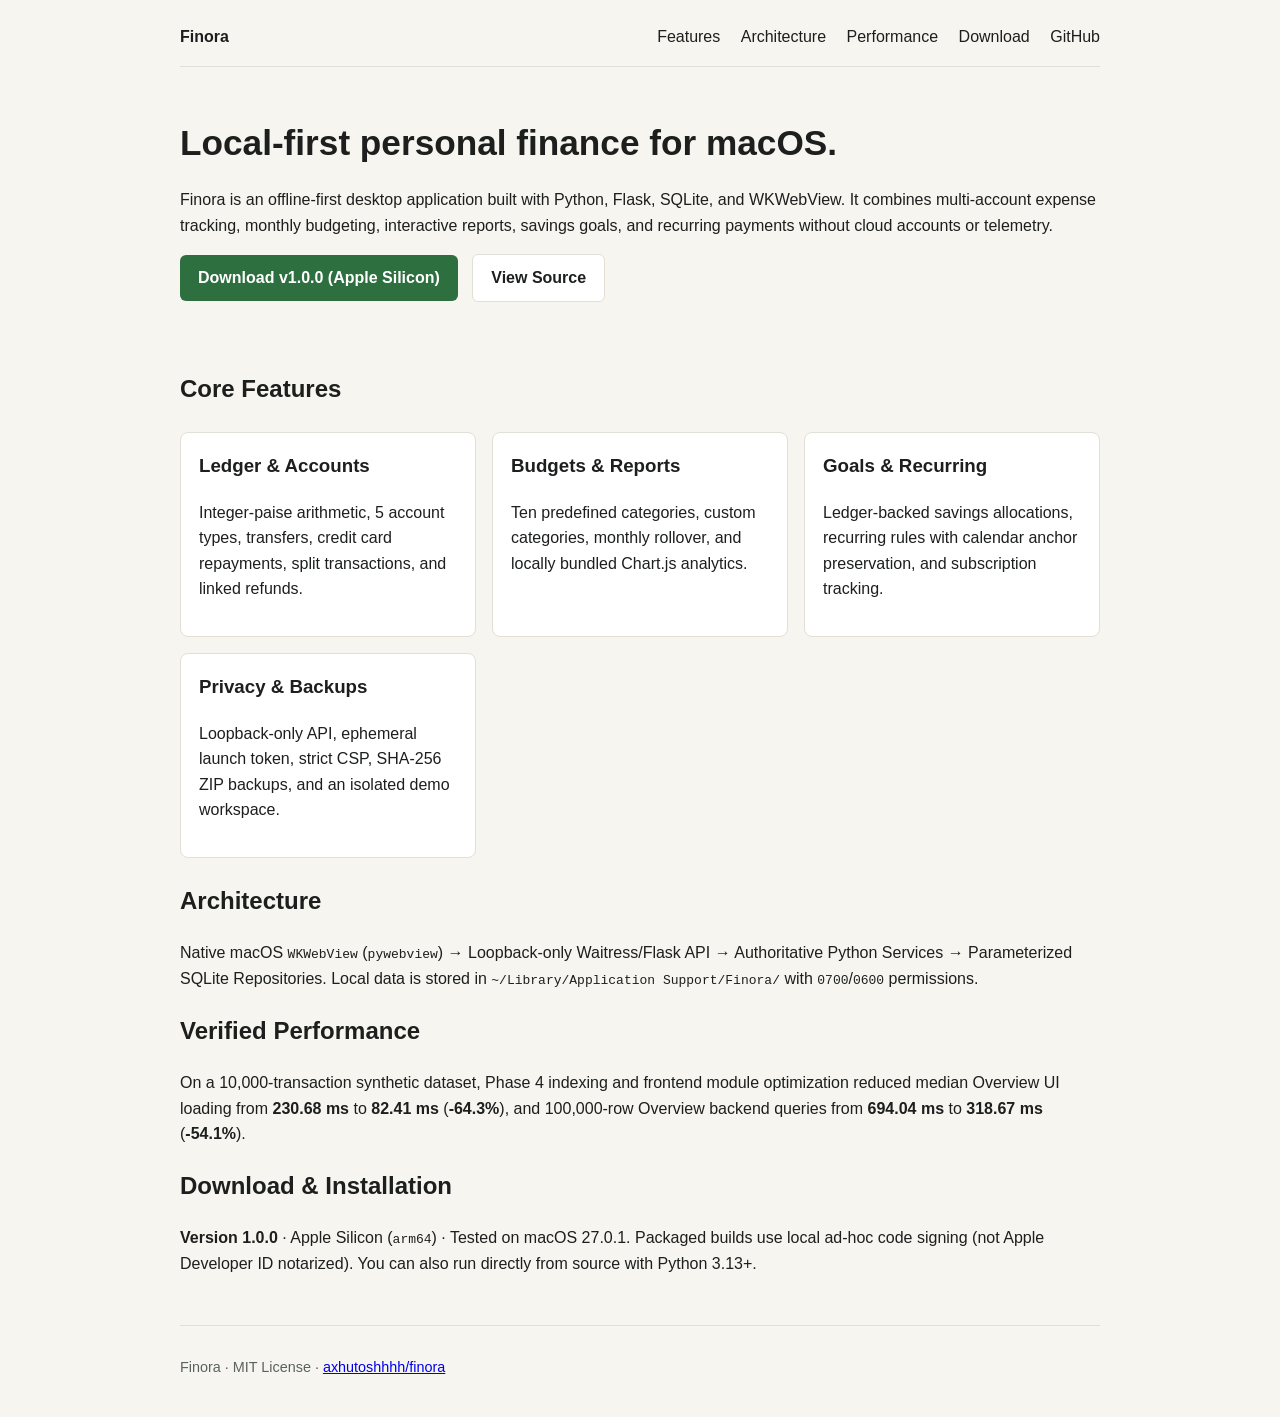
==== site/index.html @ 1c747116 "chore(release): prepare Finora v1.0.0 (MIT LICENSE, CONTRIBUTING, site/, CHANGELOG)" ====
<!DOCTYPE html>
<html lang="en">
<head>
  <meta charset="utf-8">
  <meta name="viewport" content="width=device-width, initial-scale=1">
  <title>Finora — Local-First Personal Finance for macOS</title>
  <link rel="stylesheet" href="styles.css">
</head>
<body>
  <div class="container">
    <header>
      <strong>Finora</strong>
      <nav aria-label="Primary">
        <a href="#features">Features</a>
        <a href="#architecture">Architecture</a>
        <a href="#performance">Performance</a>
        <a href="#download">Download</a>
        <a href="https://github.com/axhutoshhhh/finora">GitHub</a>
      </nav>
    </header>

    <main>
      <section class="hero">
        <h1>Local-first personal finance for macOS.</h1>
        <p>Finora is an offline-first desktop application built with Python, Flask, SQLite, and WKWebView. It combines multi-account expense tracking, monthly budgeting, interactive reports, savings goals, and recurring payments without cloud accounts or telemetry.</p>
        <p>
          <a class="btn" href="https://github.com/axhutoshhhh/finora/releases/tag/v1.0.0">Download v1.0.0 (Apple Silicon)</a>
          <a class="btn btn-secondary" href="https://github.com/axhutoshhhh/finora">View Source</a>
        </p>
      </section>

      <section id="features">
        <h2>Core Features</h2>
        <div class="grid">
          <div class="card"><h3>Ledger &amp; Accounts</h3><p>Integer-paise arithmetic, 5 account types, transfers, credit card repayments, split transactions, and linked refunds.</p></div>
          <div class="card"><h3>Budgets &amp; Reports</h3><p>Ten predefined categories, custom categories, monthly rollover, and locally bundled Chart.js analytics.</p></div>
          <div class="card"><h3>Goals &amp; Recurring</h3><p>Ledger-backed savings allocations, recurring rules with calendar anchor preservation, and subscription tracking.</p></div>
          <div class="card"><h3>Privacy &amp; Backups</h3><p>Loopback-only API, ephemeral launch token, strict CSP, SHA-256 ZIP backups, and an isolated demo workspace.</p></div>
        </div>
      </section>

      <section id="architecture">
        <h2>Architecture</h2>
        <p>Native macOS <code>WKWebView</code> (<code>pywebview</code>) → Loopback-only Waitress/Flask API → Authoritative Python Services → Parameterized SQLite Repositories. Local data is stored in <code>~/Library/Application Support/Finora/</code> with <code>0700</code>/<code>0600</code> permissions.</p>
      </section>

      <section id="performance">
        <h2>Verified Performance</h2>
        <p>On a 10,000-transaction synthetic dataset, Phase 4 indexing and frontend module optimization reduced median Overview UI loading from <strong>230.68 ms</strong> to <strong>82.41 ms</strong> (<strong>-64.3%</strong>), and 100,000-row Overview backend queries from <strong>694.04 ms</strong> to <strong>318.67 ms</strong> (<strong>-54.1%</strong>).</p>
      </section>

      <section id="download">
        <h2>Download &amp; Installation</h2>
        <p><strong>Version 1.0.0</strong> · Apple Silicon (<code>arm64</code>) · Tested on macOS 27.0.1. Packaged builds use local ad-hoc code signing (not Apple Developer ID notarized). You can also run directly from source with Python 3.13+.</p>
      </section>
    </main>

    <footer>
      <p>Finora · MIT License · <a href="https://github.com/axhutoshhhh/finora">axhutoshhhh/finora</a></p>
    </footer>
  </div>
</body>
</html>
---- site/styles.css ----
:root {
  --bg: #f7f5f0;
  --surface: #ffffff;
  --text: #1c1f1d;
  --muted: #5a625d;
  --accent: #2e6f40;
  --border: #e2dfd7;
}
* { box-sizing: border-box; }
body {
  margin: 0;
  font-family: -apple-system, BlinkMacSystemFont, "SF Pro Text", "Segoe UI", sans-serif;
  background: var(--bg);
  color: var(--text);
  line-height: 1.6;
}
.container { max-width: 960px; margin: 0 auto; padding: 24px 20px; }
header {
  display: flex;
  justify-content: space-between;
  align-items: center;
  border-bottom: 1px solid var(--border);
  padding-bottom: 16px;
}
nav a { margin-left: 16px; color: var(--text); text-decoration: none; font-weight: 500; }
nav a:hover { color: var(--accent); }
.hero { padding: 48px 0 32px; }
.hero h1 { font-size: 2.2rem; margin: 0 0 12px; }
.btn {
  display: inline-block;
  padding: 10px 18px;
  border-radius: 6px;
  background: var(--accent);
  color: #fff;
  text-decoration: none;
  font-weight: 600;
  margin-right: 10px;
}
.btn-secondary { background: var(--surface); color: var(--text); border: 1px solid var(--border); }
.grid { display: grid; grid-template-columns: repeat(auto-fit, minmax(260px, 1fr)); gap: 16px; margin: 24px 0; }
.card { background: var(--surface); border: 1px solid var(--border); border-radius: 8px; padding: 18px; }
.card h3 { margin-top: 0; }
footer { border-top: 1px solid var(--border); margin-top: 48px; padding-top: 16px; color: var(--muted); font-size: 0.9rem; }
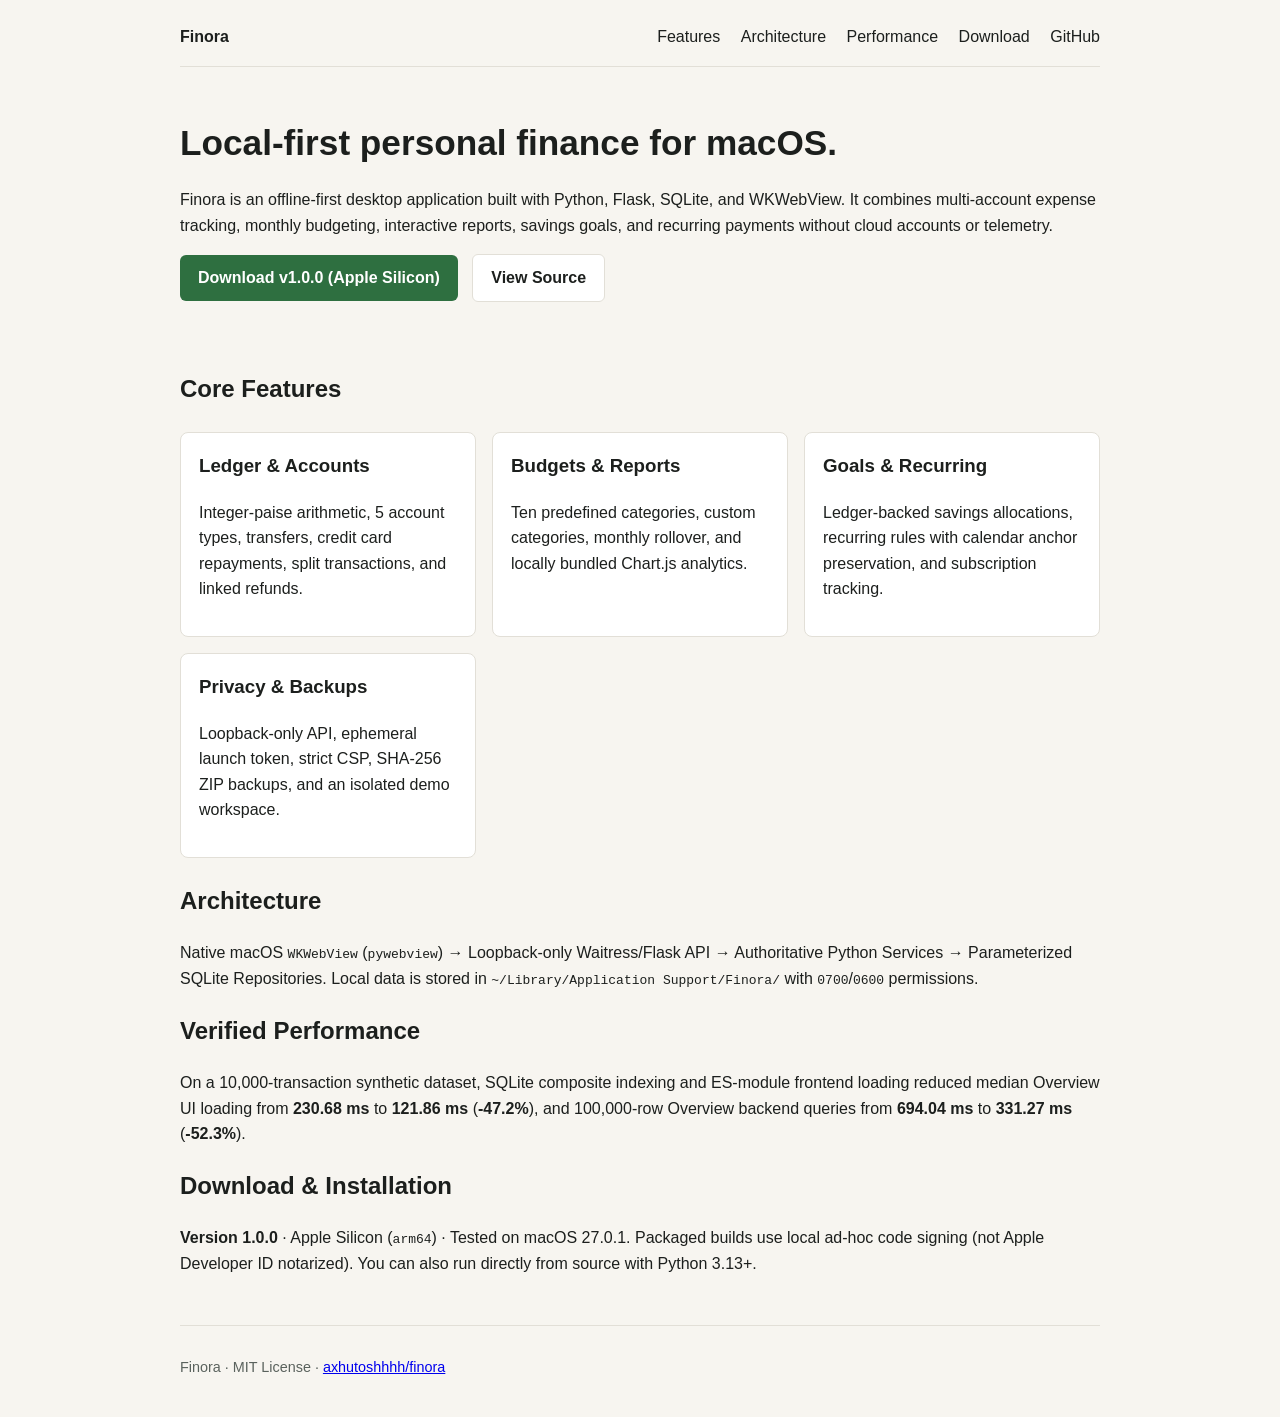
==== commit 787caf3f: "chore(cleanup): rename phase3.js to views.js, remove phase/machine jargon, and sync site/README" ====
--- a/site/index.html
+++ b/site/index.html
@@ -46,7 +46,7 @@
 
       <section id="performance">
         <h2>Verified Performance</h2>
-        <p>On a 10,000-transaction synthetic dataset, Phase 4 indexing and frontend module optimization reduced median Overview UI loading from <strong>230.68 ms</strong> to <strong>82.41 ms</strong> (<strong>-64.3%</strong>), and 100,000-row Overview backend queries from <strong>694.04 ms</strong> to <strong>318.67 ms</strong> (<strong>-54.1%</strong>).</p>
+        <p>On a 10,000-transaction synthetic dataset, SQLite composite indexing and ES-module frontend loading reduced median Overview UI loading from <strong>230.68 ms</strong> to <strong>121.86 ms</strong> (<strong>-47.2%</strong>), and 100,000-row Overview backend queries from <strong>694.04 ms</strong> to <strong>331.27 ms</strong> (<strong>-52.3%</strong>).</p>
       </section>
 
       <section id="download">
